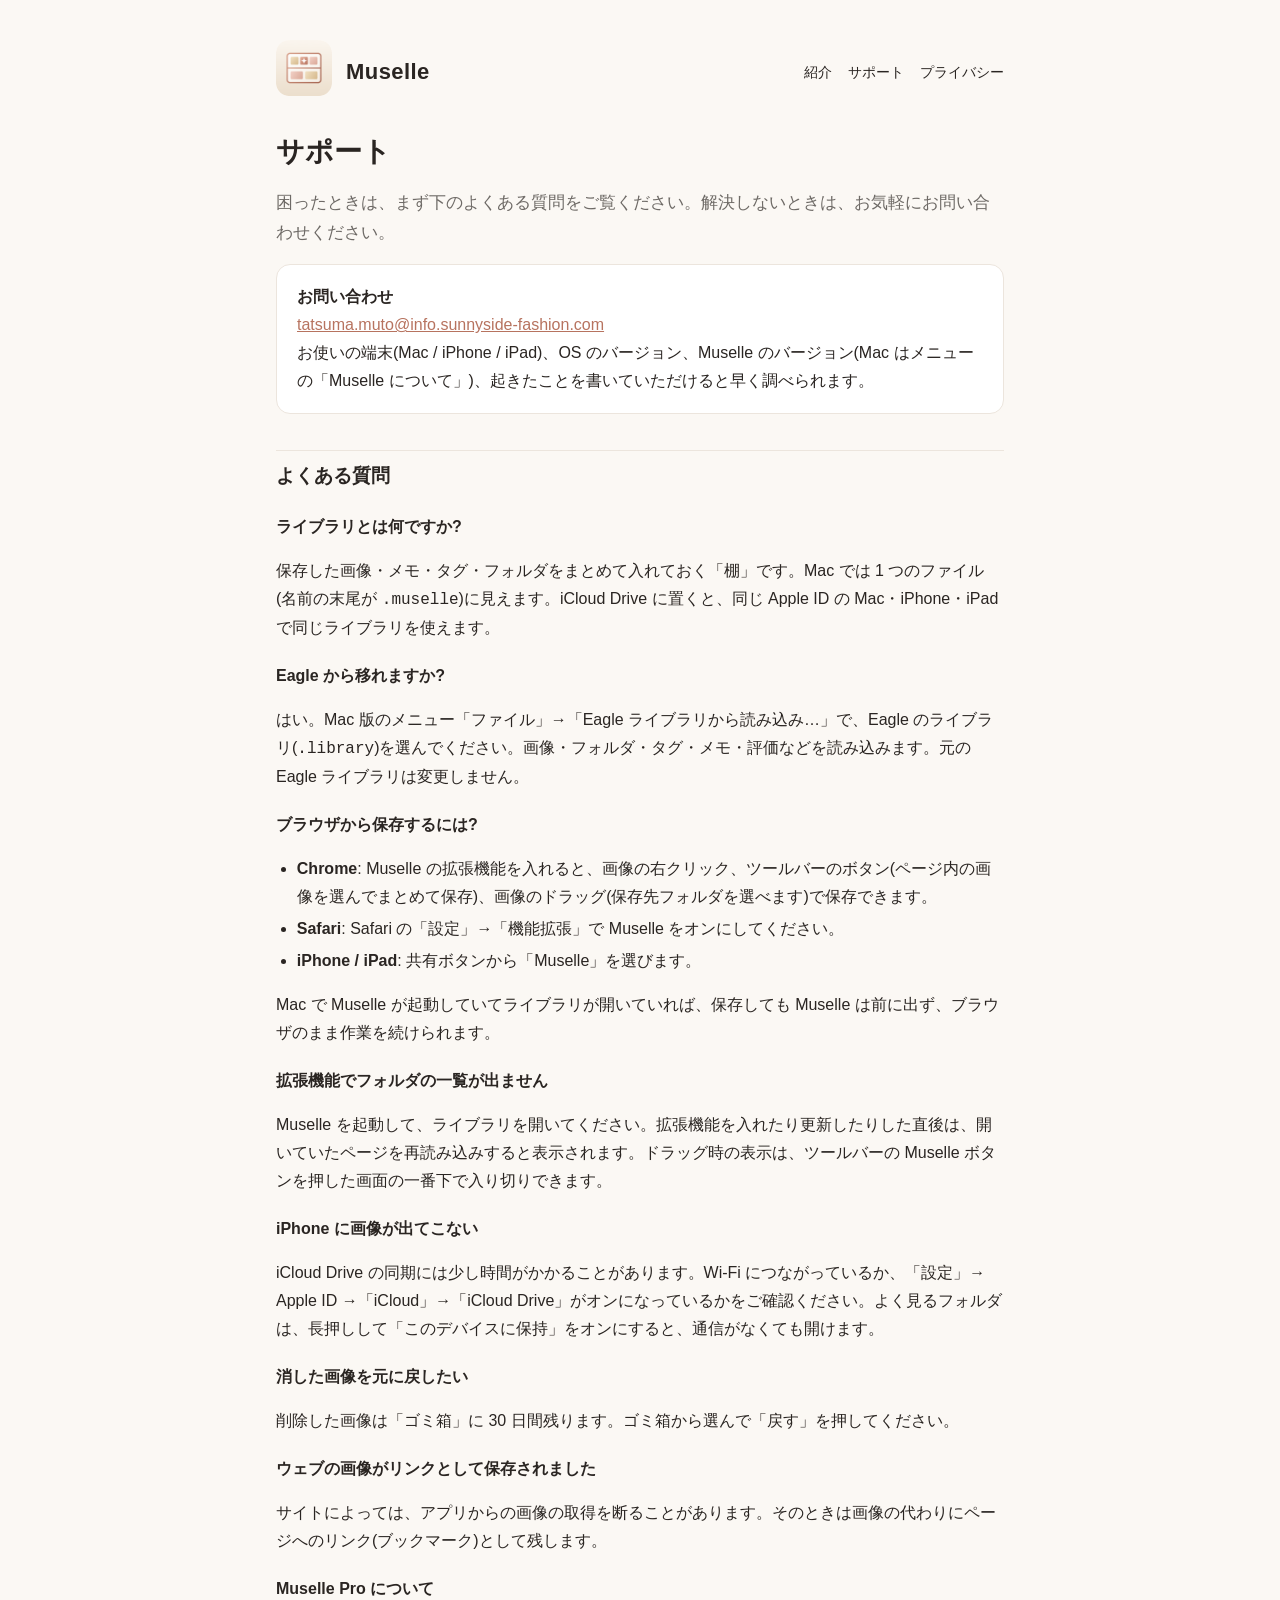
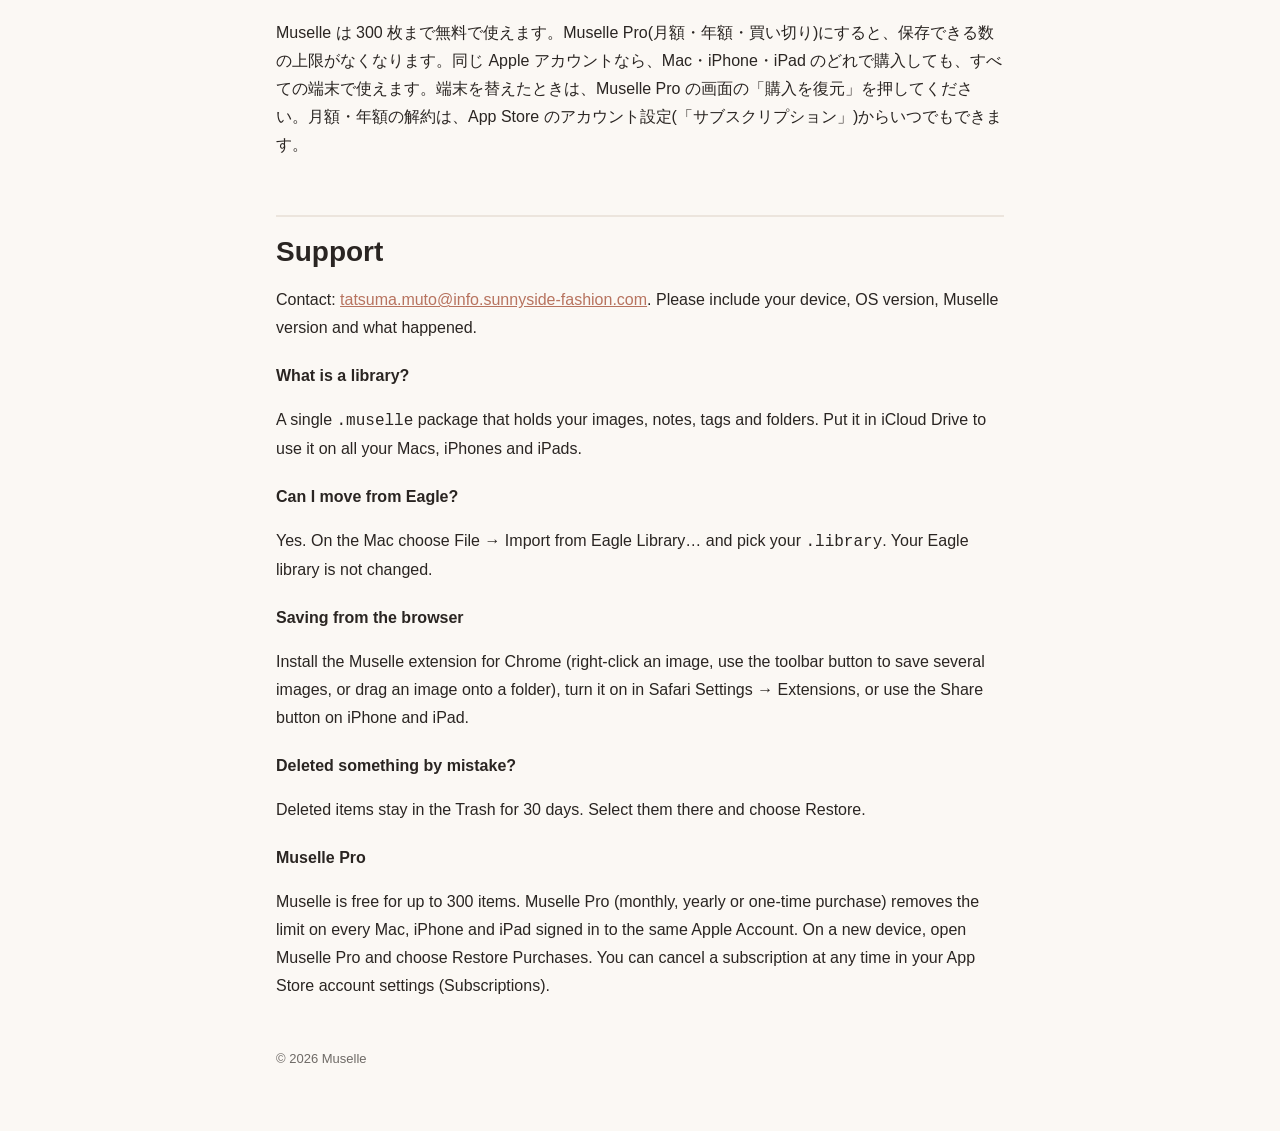
==== support.html @ ef07ff1e "Muselle site: intro, support, privacy Co-Authored-By: Claude Opus 5.5 <noreply@anthropic.com>" ====
<!doctype html>
<html lang="ja">
<head>
<meta charset="utf-8">
<meta name="viewport" content="width=device-width, initial-scale=1">
<title>サポート — Muselle</title>
<link rel="icon" href="icon.png">
<link rel="stylesheet" href="style.css">
</head>
<body>
<main>
  <header class="site">
    <a href="index.html"><img src="icon.png" alt=""></a>
    <a href="index.html" class="name">Muselle</a>
    <nav><a href="index.html">紹介</a><a href="support.html">サポート</a><a href="privacy.html">プライバシー</a></nav>
  </header>

  <h1>サポート</h1>
  <p class="lead">困ったときは、まず下のよくある質問をご覧ください。解決しないときは、お気軽にお問い合わせください。</p>

  <div class="card">
    <strong>お問い合わせ</strong><br>
    <a href="mailto:tatsuma.muto@info.sunnyside-fashion.com">tatsuma.muto@info.sunnyside-fashion.com</a><br>
    お使いの端末(Mac / iPhone / iPad)、OS のバージョン、Muselle のバージョン(Mac はメニューの「Muselle について」)、起きたことを書いていただけると早く調べられます。
  </div>

  <h2>よくある質問</h2>

  <h3>ライブラリとは何ですか?</h3>
  <p>保存した画像・メモ・タグ・フォルダをまとめて入れておく「棚」です。Mac では 1 つのファイル(名前の末尾が <code>.muselle</code>)に見えます。iCloud Drive に置くと、同じ Apple ID の Mac・iPhone・iPad で同じライブラリを使えます。</p>

  <h3>Eagle から移れますか?</h3>
  <p>はい。Mac 版のメニュー「ファイル」→「Eagle ライブラリから読み込み…」で、Eagle のライブラリ(<code>.library</code>)を選んでください。画像・フォルダ・タグ・メモ・評価などを読み込みます。元の Eagle ライブラリは変更しません。</p>

  <h3>ブラウザから保存するには?</h3>
  <ul>
    <li><strong>Chrome</strong>: Muselle の拡張機能を入れると、画像の右クリック、ツールバーのボタン(ページ内の画像を選んでまとめて保存)、画像のドラッグ(保存先フォルダを選べます)で保存できます。</li>
    <li><strong>Safari</strong>: Safari の「設定」→「機能拡張」で Muselle をオンにしてください。</li>
    <li><strong>iPhone / iPad</strong>: 共有ボタンから「Muselle」を選びます。</li>
  </ul>
  <p>Mac で Muselle が起動していてライブラリが開いていれば、保存しても Muselle は前に出ず、ブラウザのまま作業を続けられます。</p>

  <h3>拡張機能でフォルダの一覧が出ません</h3>
  <p>Muselle を起動して、ライブラリを開いてください。拡張機能を入れたり更新したりした直後は、開いていたページを再読み込みすると表示されます。ドラッグ時の表示は、ツールバーの Muselle ボタンを押した画面の一番下で入り切りできます。</p>

  <h3>iPhone に画像が出てこない</h3>
  <p>iCloud Drive の同期には少し時間がかかることがあります。Wi-Fi につながっているか、「設定」→ Apple ID →「iCloud」→「iCloud Drive」がオンになっているかをご確認ください。よく見るフォルダは、長押しして「このデバイスに保持」をオンにすると、通信がなくても開けます。</p>

  <h3>消した画像を元に戻したい</h3>
  <p>削除した画像は「ゴミ箱」に 30 日間残ります。ゴミ箱から選んで「戻す」を押してください。</p>

  <h3>ウェブの画像がリンクとして保存されました</h3>
  <p>サイトによっては、アプリからの画像の取得を断ることがあります。そのときは画像の代わりにページへのリンク(ブックマーク)として残します。</p>

  <h3>Muselle Pro について</h3>
  <p>Muselle は 300 枚まで無料で使えます。Muselle Pro(月額・年額・買い切り)にすると、保存できる数の上限がなくなります。同じ Apple アカウントなら、Mac・iPhone・iPad のどれで購入しても、すべての端末で使えます。端末を替えたときは、Muselle Pro の画面の「購入を復元」を押してください。月額・年額の解約は、App Store のアカウント設定(「サブスクリプション」)からいつでもできます。</p>

  <section class="lang" lang="en">
    <h1>Support</h1>
    <p>Contact: <a href="mailto:tatsuma.muto@info.sunnyside-fashion.com">tatsuma.muto@info.sunnyside-fashion.com</a>. Please include your device, OS version, Muselle version and what happened.</p>
    <h3>What is a library?</h3>
    <p>A single <code>.muselle</code> package that holds your images, notes, tags and folders. Put it in iCloud Drive to use it on all your Macs, iPhones and iPads.</p>
    <h3>Can I move from Eagle?</h3>
    <p>Yes. On the Mac choose File → Import from Eagle Library… and pick your <code>.library</code>. Your Eagle library is not changed.</p>
    <h3>Saving from the browser</h3>
    <p>Install the Muselle extension for Chrome (right-click an image, use the toolbar button to save several images, or drag an image onto a folder), turn it on in Safari Settings → Extensions, or use the Share button on iPhone and iPad.</p>
    <h3>Deleted something by mistake?</h3>
    <p>Deleted items stay in the Trash for 30 days. Select them there and choose Restore.</p>
    <h3>Muselle Pro</h3>
    <p>Muselle is free for up to 300 items. Muselle Pro (monthly, yearly or one-time purchase) removes the limit on every Mac, iPhone and iPad signed in to the same Apple Account. On a new device, open Muselle Pro and choose Restore Purchases. You can cancel a subscription at any time in your App Store account settings (Subscriptions).</p>
  </section>

  <footer>© 2026 Muselle</footer>
</main>
</body>
</html>
---- style.css ----
:root { --accent: #B7735F; --fg: #2a2522; --sub: #6e6a66; --bg: #fbf8f4; --card: #ffffff; --line: #ece5dd; }
@media (prefers-color-scheme: dark) {
  :root { --accent: #C3826D; --fg: #f2eee9; --sub: #a59f99; --bg: #1c1a19; --card: #262321; --line: #3a3532; }
}
* { box-sizing: border-box; }
body { margin: 0; background: var(--bg); color: var(--fg); font: 16px/1.75 -apple-system, BlinkMacSystemFont, "Hiragino Sans", "Noto Sans JP", sans-serif; }
main { max-width: 760px; margin: 0 auto; padding: 40px 16px 64px; }
header.site { display: flex; align-items: center; gap: 14px; margin-bottom: 28px; }
header.site img { width: 56px; height: 56px; border-radius: 13px; }
header.site a { color: inherit; text-decoration: none; }
header.site .name { font-size: 22px; font-weight: 700; letter-spacing: .02em; }
nav { margin-left: auto; display: flex; gap: 16px; font-size: 14px; }
nav a { color: var(--sub); text-decoration: none; }
nav a:hover, a { color: var(--accent); }
h1 { font-size: 28px; line-height: 1.35; margin: 8px 0 12px; }
h2 { font-size: 19px; margin: 36px 0 8px; padding-top: 8px; border-top: 1px solid var(--line); }
h3 { font-size: 16px; margin: 20px 0 4px; }
.lead { color: var(--sub); font-size: 17px; }
.card { background: var(--card); border: 1px solid var(--line); border-radius: 14px; padding: 18px 20px; margin: 16px 0; }
ul { padding-left: 1.3em; }
li { margin: 4px 0; }
.lang { margin-top: 56px; padding-top: 8px; border-top: 2px solid var(--line); }
footer { color: var(--sub); font-size: 13px; margin-top: 48px; }
.todo { background: #fff2c6; color: #5a4600; padding: 0 4px; border-radius: 4px; }
@media (max-width: 520px) { header.site { flex-wrap: wrap; } nav { margin-left: 0; width: 100%; } h1 { font-size: 24px; } }
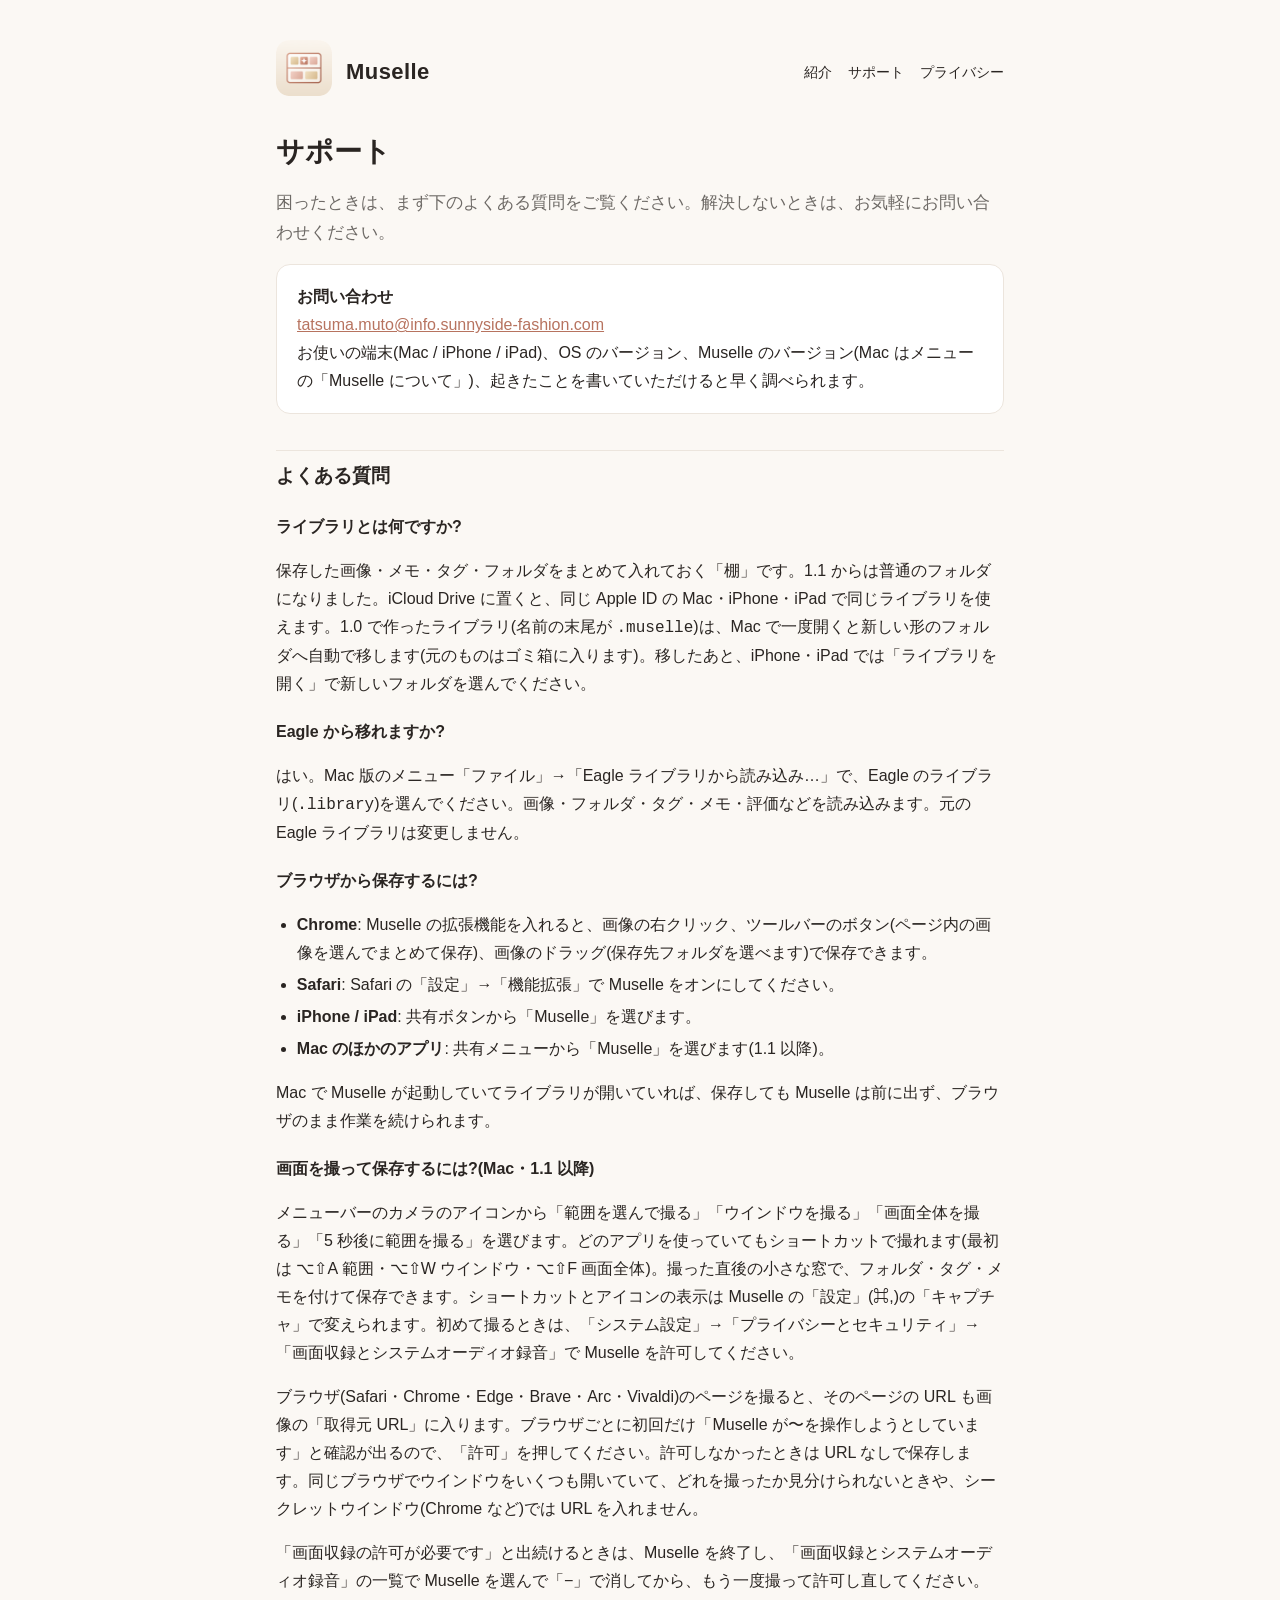
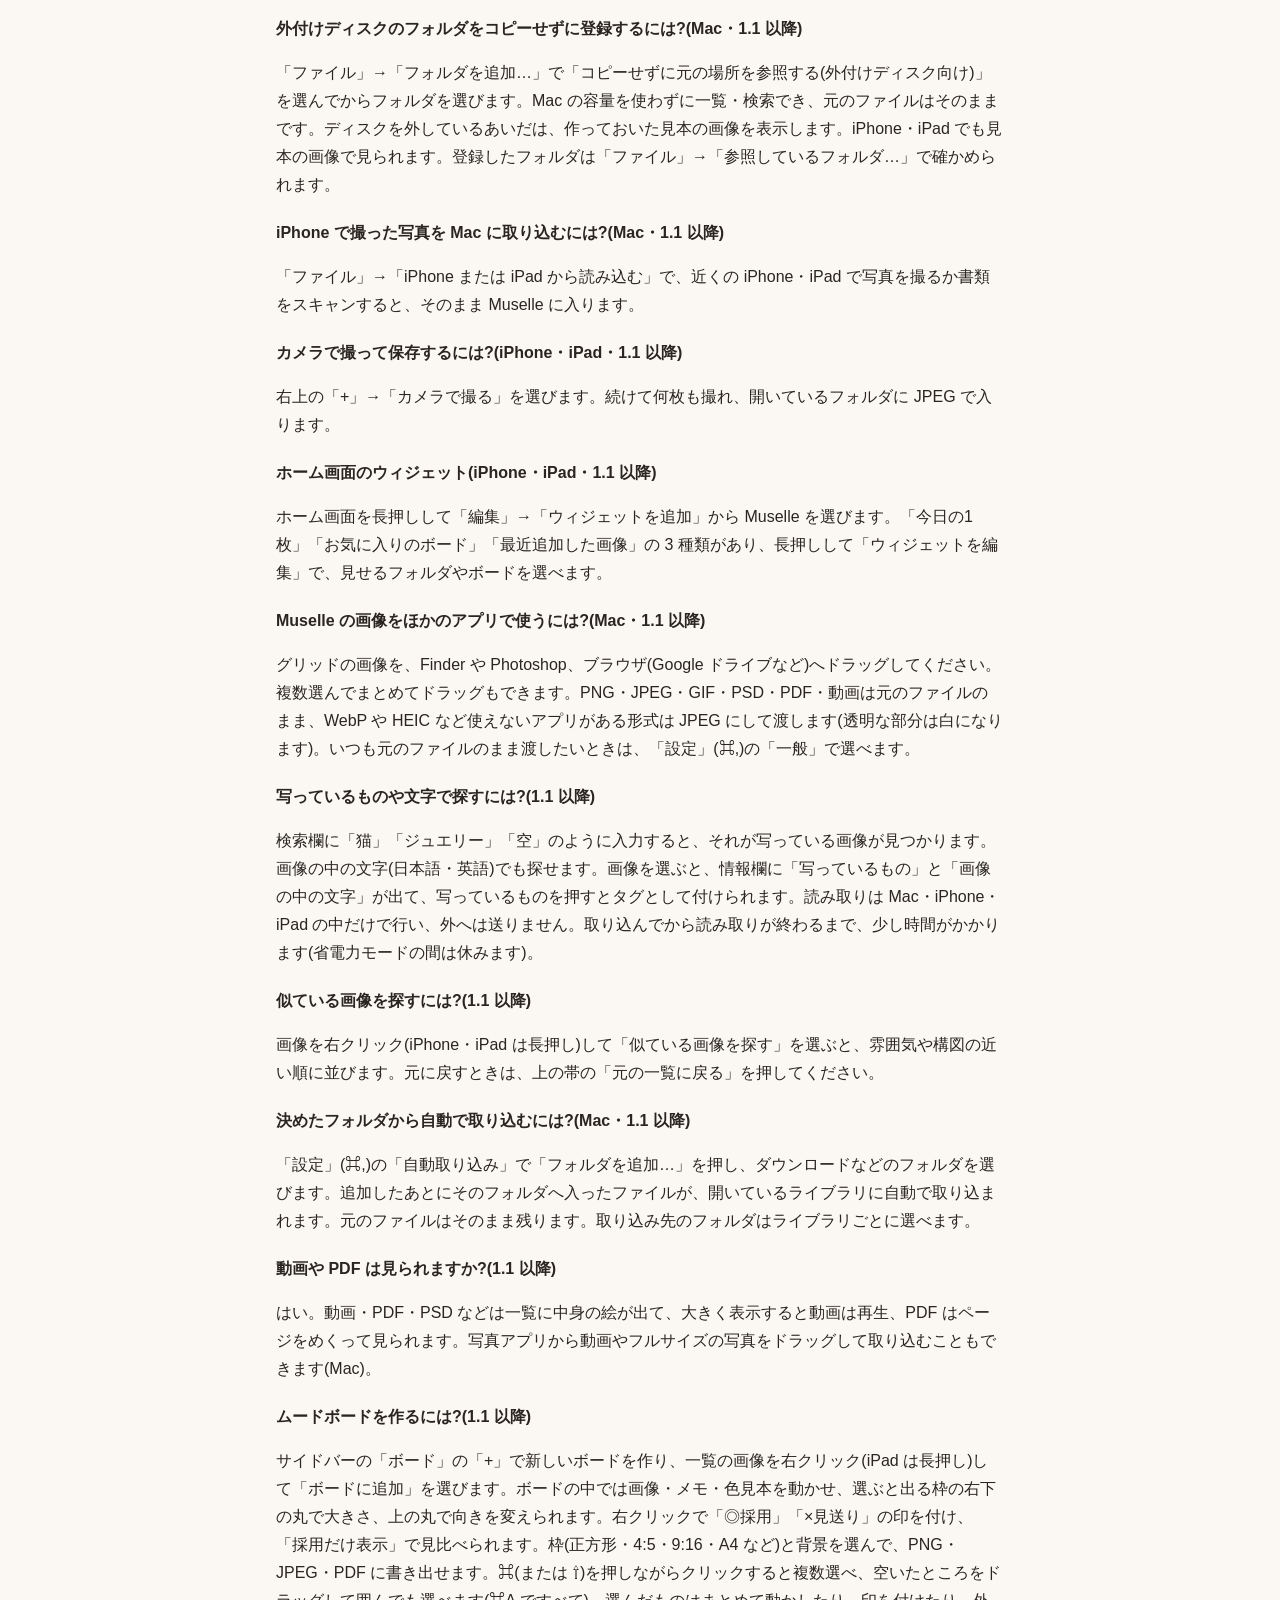
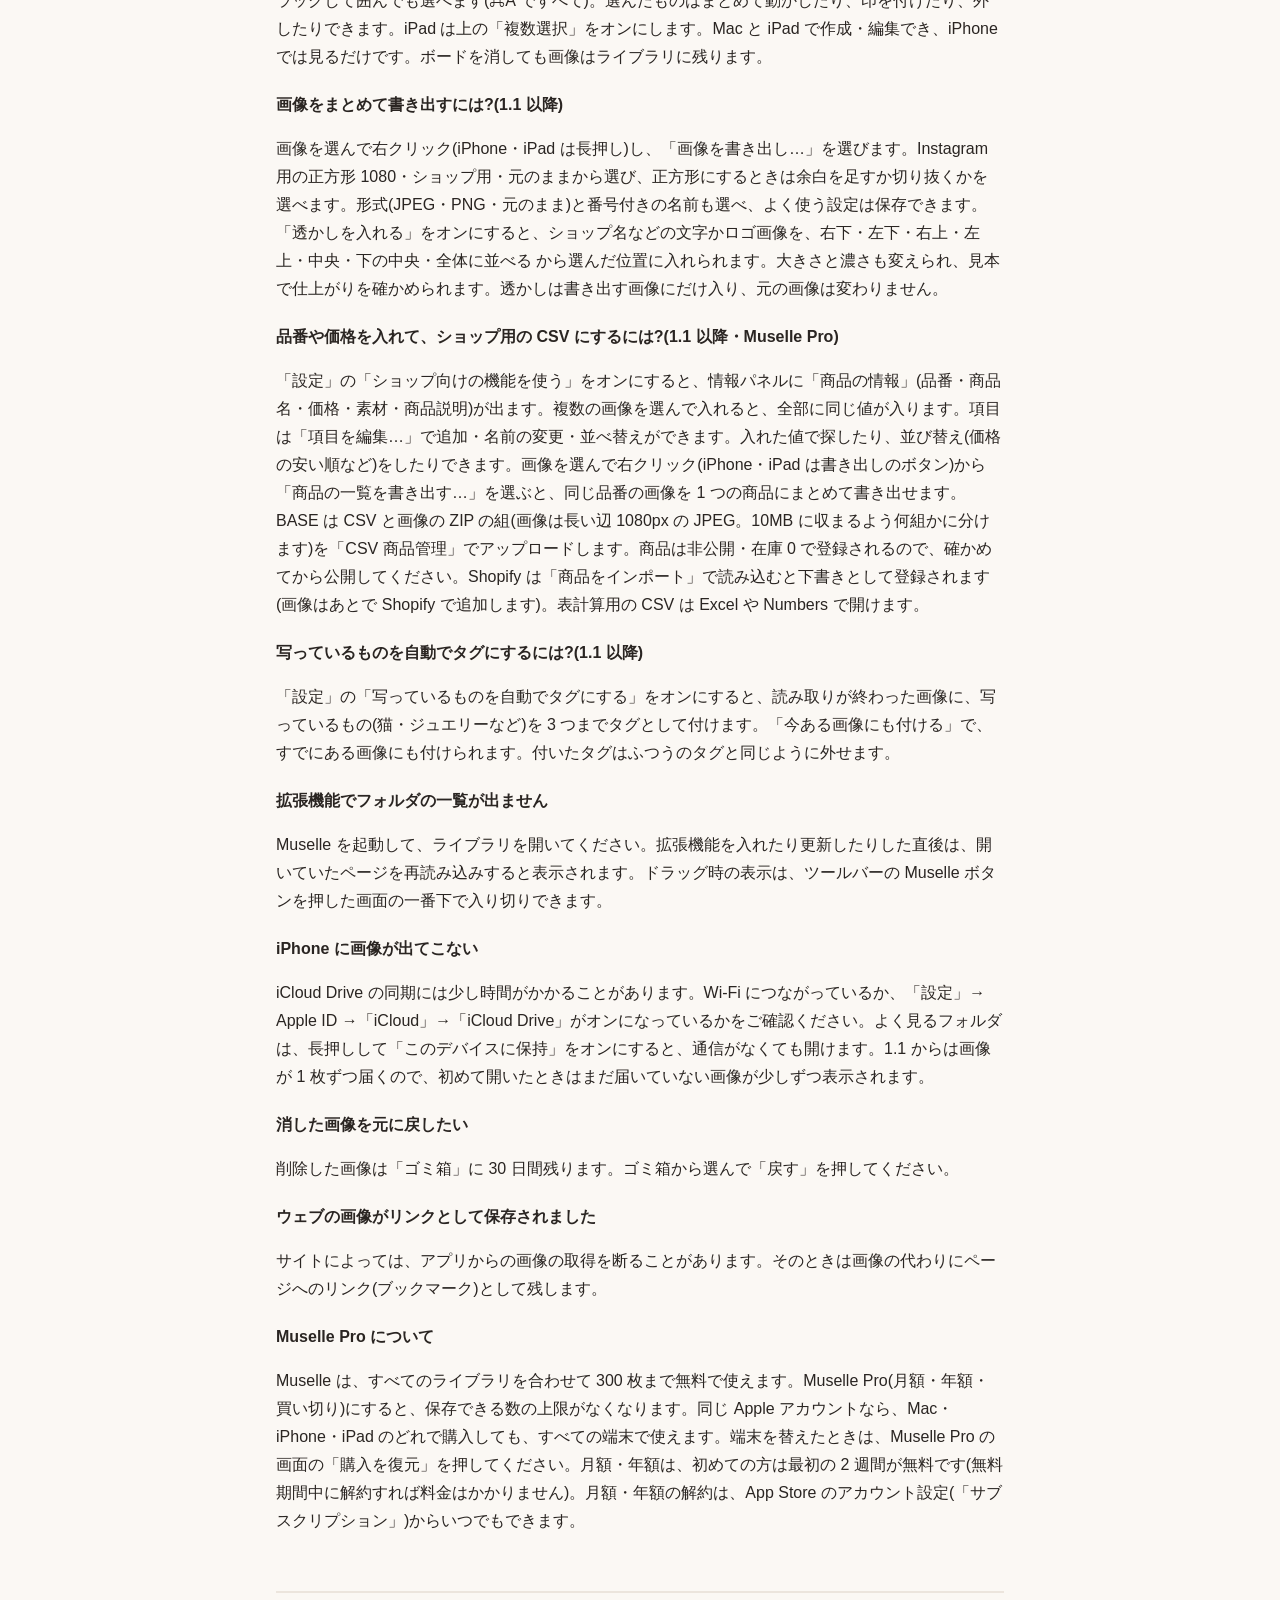
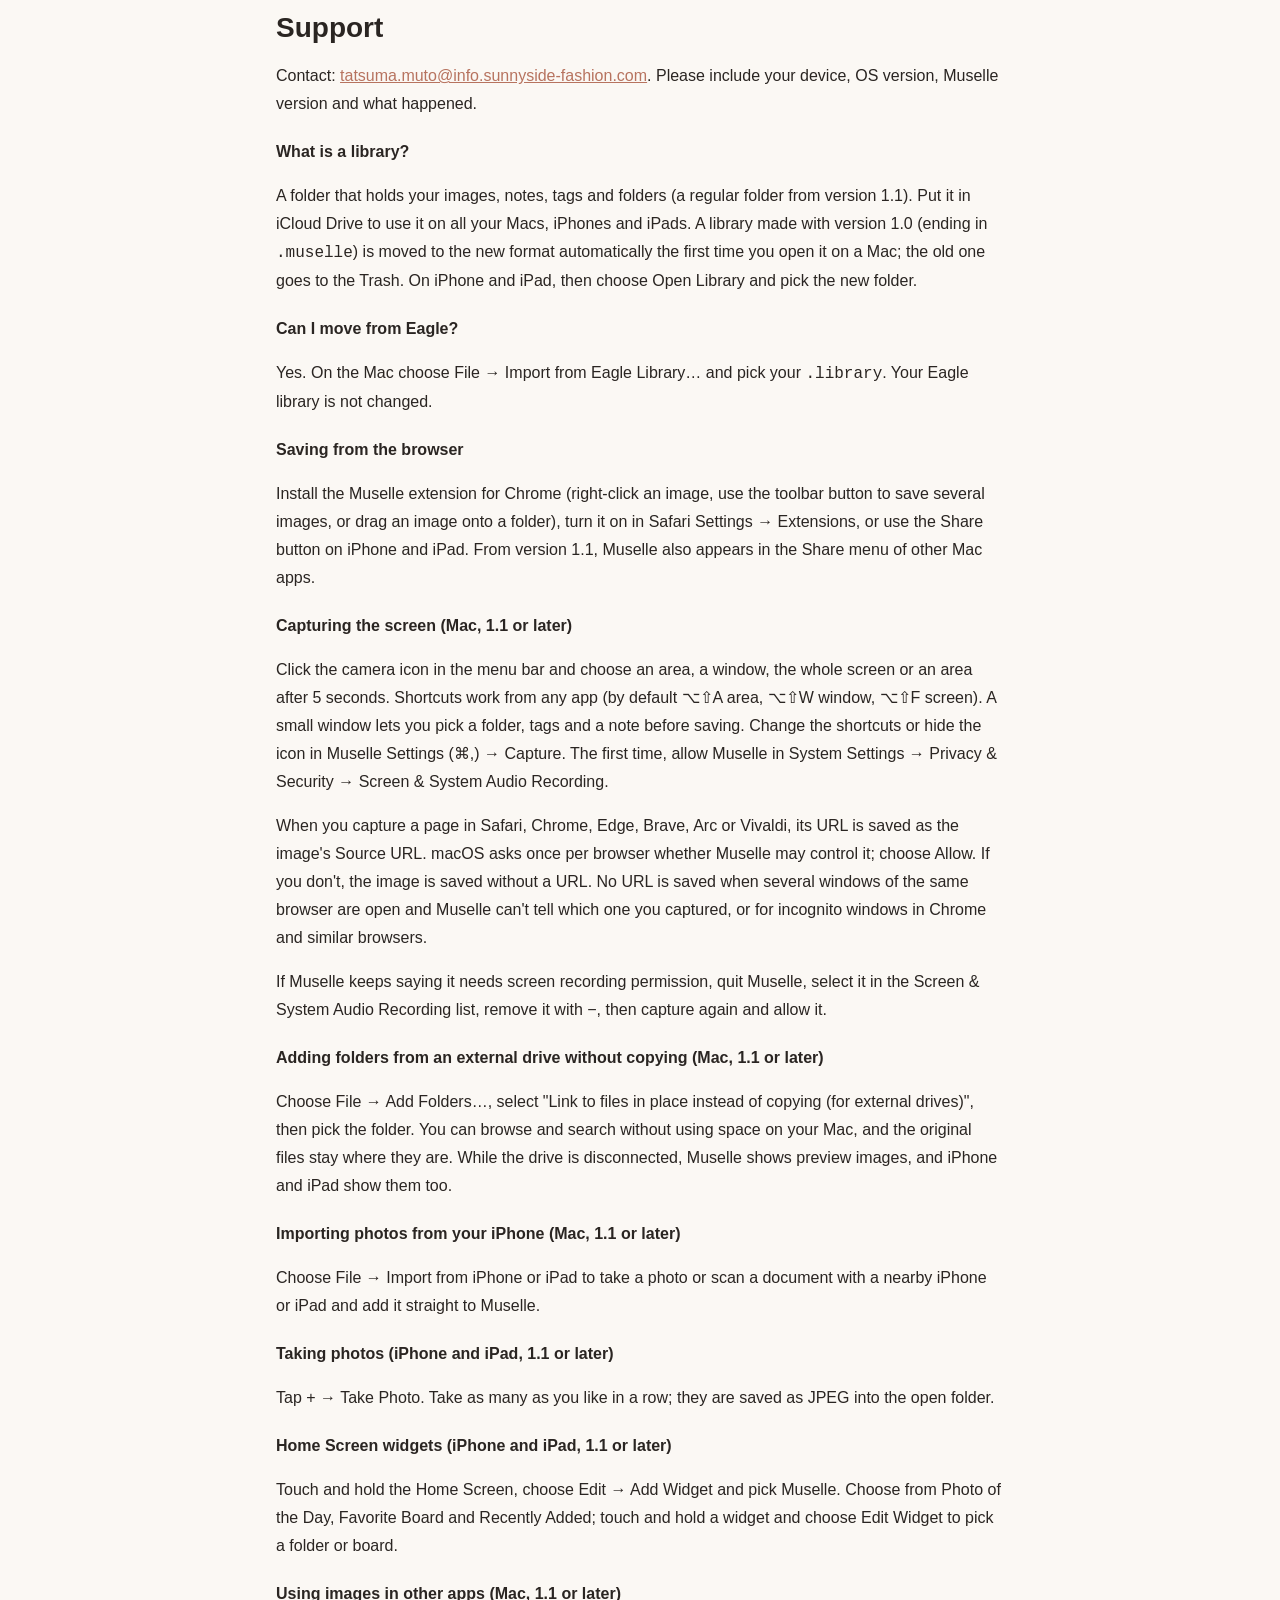
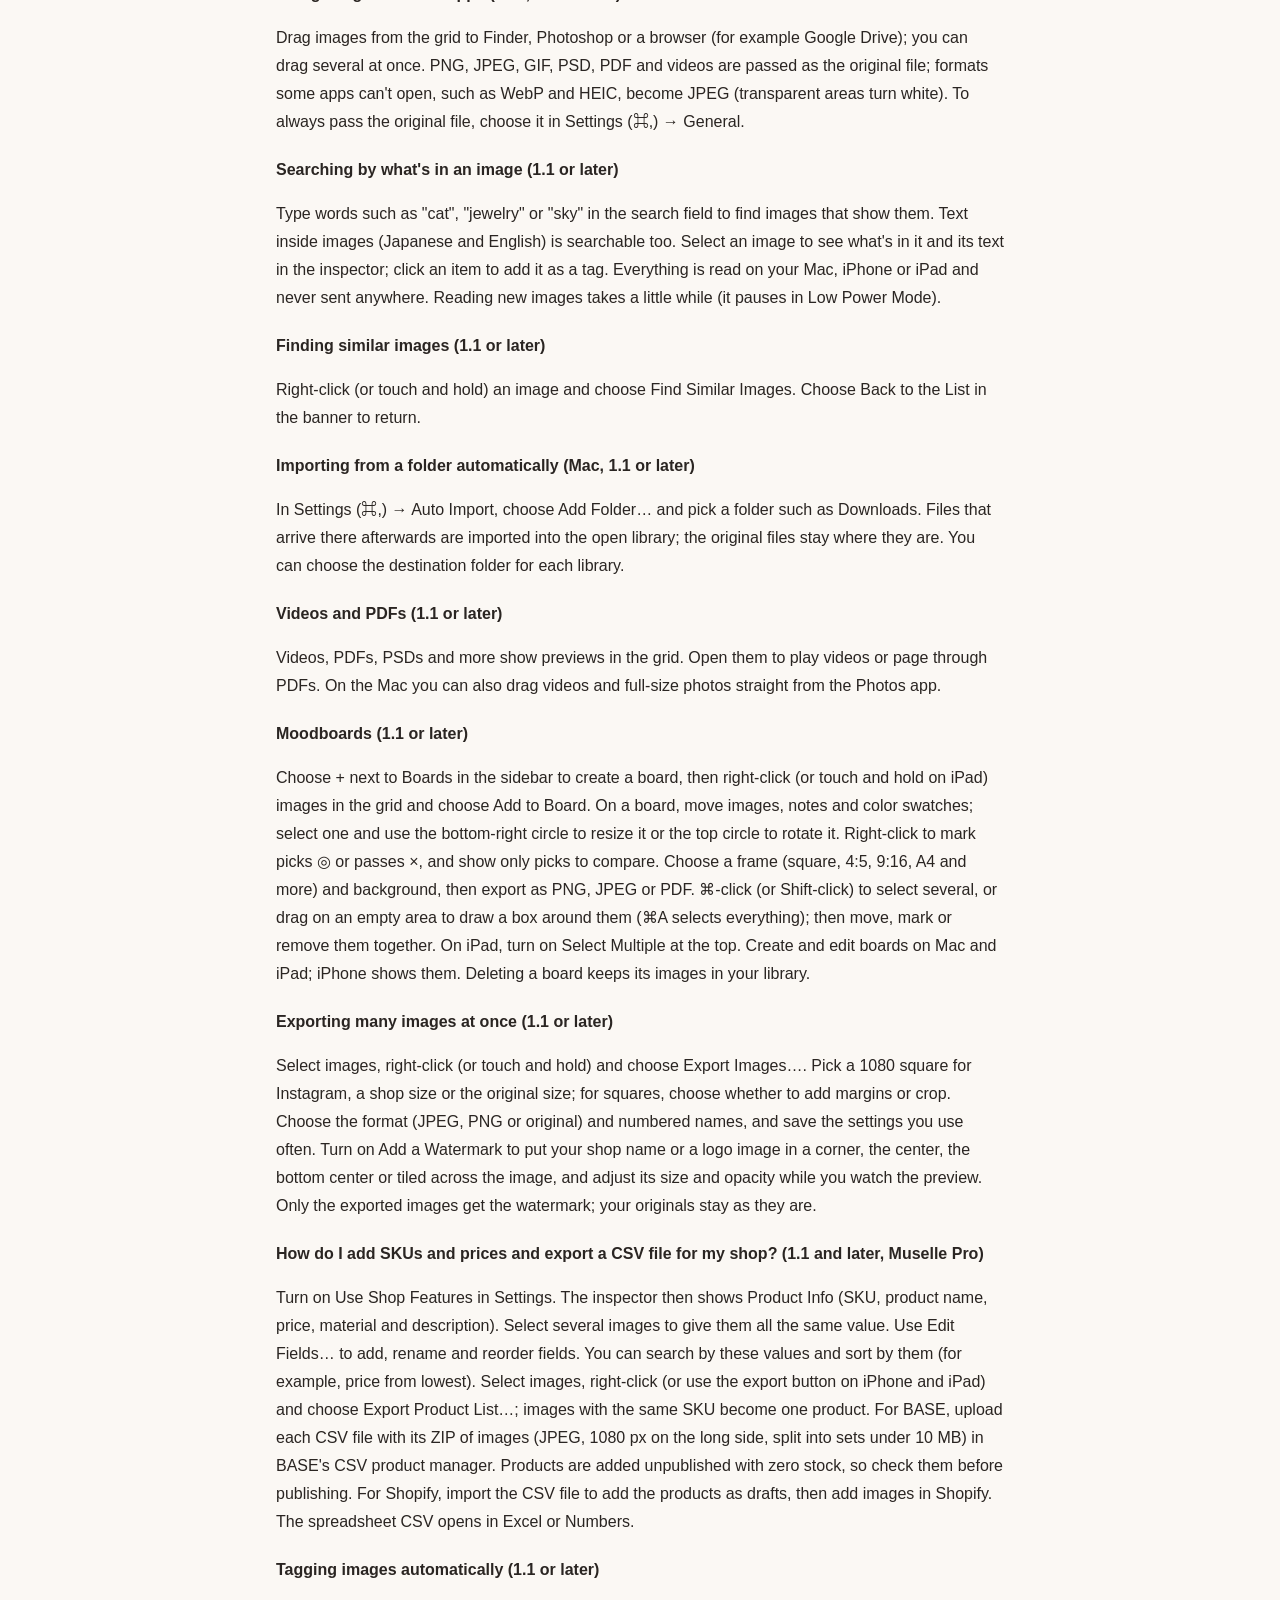
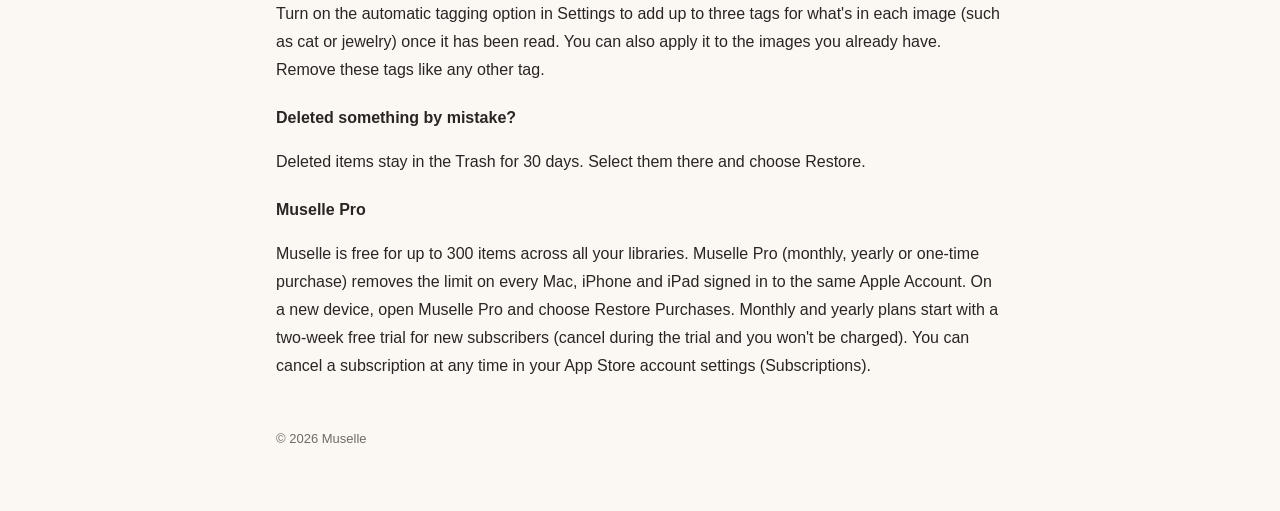
==== commit a61fc7fa: "Support page: Muselle 1.1 Co-Authored-By: Claude Opus 5.5 <noreply@anthropic.com>" ====
--- a/support.html
+++ b/support.html
@@ -27,7 +27,7 @@
   <h2>よくある質問</h2>
 
   <h3>ライブラリとは何ですか?</h3>
-  <p>保存した画像・メモ・タグ・フォルダをまとめて入れておく「棚」です。Mac では 1 つのファイル(名前の末尾が <code>.muselle</code>)に見えます。iCloud Drive に置くと、同じ Apple ID の Mac・iPhone・iPad で同じライブラリを使えます。</p>
+  <p>保存した画像・メモ・タグ・フォルダをまとめて入れておく「棚」です。1.1 からは普通のフォルダになりました。iCloud Drive に置くと、同じ Apple ID の Mac・iPhone・iPad で同じライブラリを使えます。1.0 で作ったライブラリ(名前の末尾が <code>.muselle</code>)は、Mac で一度開くと新しい形のフォルダへ自動で移します(元のものはゴミ箱に入ります)。移したあと、iPhone・iPad では「ライブラリを開く」で新しいフォルダを選んでください。</p>
 
   <h3>Eagle から移れますか?</h3>
   <p>はい。Mac 版のメニュー「ファイル」→「Eagle ライブラリから読み込み…」で、Eagle のライブラリ(<code>.library</code>)を選んでください。画像・フォルダ・タグ・メモ・評価などを読み込みます。元の Eagle ライブラリは変更しません。</p>
@@ -37,14 +37,60 @@
     <li><strong>Chrome</strong>: Muselle の拡張機能を入れると、画像の右クリック、ツールバーのボタン(ページ内の画像を選んでまとめて保存)、画像のドラッグ(保存先フォルダを選べます)で保存できます。</li>
     <li><strong>Safari</strong>: Safari の「設定」→「機能拡張」で Muselle をオンにしてください。</li>
     <li><strong>iPhone / iPad</strong>: 共有ボタンから「Muselle」を選びます。</li>
+    <li><strong>Mac のほかのアプリ</strong>: 共有メニューから「Muselle」を選びます(1.1 以降)。</li>
   </ul>
   <p>Mac で Muselle が起動していてライブラリが開いていれば、保存しても Muselle は前に出ず、ブラウザのまま作業を続けられます。</p>
+
+  <h3>画面を撮って保存するには?(Mac・1.1 以降)</h3>
+  <p>メニューバーのカメラのアイコンから「範囲を選んで撮る」「ウインドウを撮る」「画面全体を撮る」「5 秒後に範囲を撮る」を選びます。どのアプリを使っていてもショートカットで撮れます(最初は ⌥⇧A 範囲・⌥⇧W ウインドウ・⌥⇧F 画面全体)。撮った直後の小さな窓で、フォルダ・タグ・メモを付けて保存できます。ショートカットとアイコンの表示は Muselle の「設定」(⌘,)の「キャプチャ」で変えられます。初めて撮るときは、「システム設定」→「プライバシーとセキュリティ」→「画面収録とシステムオーディオ録音」で Muselle を許可してください。</p>
+  <p>ブラウザ(Safari・Chrome・Edge・Brave・Arc・Vivaldi)のページを撮ると、そのページの URL も画像の「取得元 URL」に入ります。ブラウザごとに初回だけ「Muselle が〜を操作しようとしています」と確認が出るので、「許可」を押してください。許可しなかったときは URL なしで保存します。同じブラウザでウインドウをいくつも開いていて、どれを撮ったか見分けられないときや、シークレットウインドウ(Chrome など)では URL を入れません。</p>
+  <p>「画面収録の許可が必要です」と出続けるときは、Muselle を終了し、「画面収録とシステムオーディオ録音」の一覧で Muselle を選んで「−」で消してから、もう一度撮って許可し直してください。</p>
+
+  <h3>外付けディスクのフォルダをコピーせずに登録するには?(Mac・1.1 以降)</h3>
+  <p>「ファイル」→「フォルダを追加…」で「コピーせずに元の場所を参照する(外付けディスク向け)」を選んでからフォルダを選びます。Mac の容量を使わずに一覧・検索でき、元のファイルはそのままです。ディスクを外しているあいだは、作っておいた見本の画像を表示します。iPhone・iPad でも見本の画像で見られます。登録したフォルダは「ファイル」→「参照しているフォルダ…」で確かめられます。</p>
+
+  <h3>iPhone で撮った写真を Mac に取り込むには?(Mac・1.1 以降)</h3>
+  <p>「ファイル」→「iPhone または iPad から読み込む」で、近くの iPhone・iPad で写真を撮るか書類をスキャンすると、そのまま Muselle に入ります。</p>
+
+  <h3>カメラで撮って保存するには?(iPhone・iPad・1.1 以降)</h3>
+  <p>右上の「+」→「カメラで撮る」を選びます。続けて何枚も撮れ、開いているフォルダに JPEG で入ります。</p>
+
+  <h3>ホーム画面のウィジェット(iPhone・iPad・1.1 以降)</h3>
+  <p>ホーム画面を長押しして「編集」→「ウィジェットを追加」から Muselle を選びます。「今日の1枚」「お気に入りのボード」「最近追加した画像」の 3 種類があり、長押しして「ウィジェットを編集」で、見せるフォルダやボードを選べます。</p>
+
+  <h3>Muselle の画像をほかのアプリで使うには?(Mac・1.1 以降)</h3>
+  <p>グリッドの画像を、Finder や Photoshop、ブラウザ(Google ドライブなど)へドラッグしてください。複数選んでまとめてドラッグもできます。PNG・JPEG・GIF・PSD・PDF・動画は元のファイルのまま、WebP や HEIC など使えないアプリがある形式は JPEG にして渡します(透明な部分は白になります)。いつも元のファイルのまま渡したいときは、「設定」(⌘,)の「一般」で選べます。</p>
+
+  <h3>写っているものや文字で探すには?(1.1 以降)</h3>
+  <p>検索欄に「猫」「ジュエリー」「空」のように入力すると、それが写っている画像が見つかります。画像の中の文字(日本語・英語)でも探せます。画像を選ぶと、情報欄に「写っているもの」と「画像の中の文字」が出て、写っているものを押すとタグとして付けられます。読み取りは Mac・iPhone・iPad の中だけで行い、外へは送りません。取り込んでから読み取りが終わるまで、少し時間がかかります(省電力モードの間は休みます)。</p>
+
+  <h3>似ている画像を探すには?(1.1 以降)</h3>
+  <p>画像を右クリック(iPhone・iPad は長押し)して「似ている画像を探す」を選ぶと、雰囲気や構図の近い順に並びます。元に戻すときは、上の帯の「元の一覧に戻る」を押してください。</p>
+
+  <h3>決めたフォルダから自動で取り込むには?(Mac・1.1 以降)</h3>
+  <p>「設定」(⌘,)の「自動取り込み」で「フォルダを追加…」を押し、ダウンロードなどのフォルダを選びます。追加したあとにそのフォルダへ入ったファイルが、開いているライブラリに自動で取り込まれます。元のファイルはそのまま残ります。取り込み先のフォルダはライブラリごとに選べます。</p>
+
+  <h3>動画や PDF は見られますか?(1.1 以降)</h3>
+  <p>はい。動画・PDF・PSD などは一覧に中身の絵が出て、大きく表示すると動画は再生、PDF はページをめくって見られます。写真アプリから動画やフルサイズの写真をドラッグして取り込むこともできます(Mac)。</p>
+
+  <h3>ムードボードを作るには?(1.1 以降)</h3>
+  <p>サイドバーの「ボード」の「+」で新しいボードを作り、一覧の画像を右クリック(iPad は長押し)して「ボードに追加」を選びます。ボードの中では画像・メモ・色見本を動かせ、選ぶと出る枠の右下の丸で大きさ、上の丸で向きを変えられます。右クリックで「◎採用」「×見送り」の印を付け、「採用だけ表示」で見比べられます。枠(正方形・4:5・9:16・A4 など)と背景を選んで、PNG・JPEG・PDF に書き出せます。⌘(または ⇧)を押しながらクリックすると複数選べ、空いたところをドラッグして囲んでも選べます(⌘A ですべて)。選んだものはまとめて動かしたり、印を付けたり、外したりできます。iPad は上の「複数選択」をオンにします。Mac と iPad で作成・編集でき、iPhone では見るだけです。ボードを消しても画像はライブラリに残ります。</p>
+
+
+  <h3>画像をまとめて書き出すには?(1.1 以降)</h3>
+  <p>画像を選んで右クリック(iPhone・iPad は長押し)し、「画像を書き出し…」を選びます。Instagram 用の正方形 1080・ショップ用・元のままから選び、正方形にするときは余白を足すか切り抜くかを選べます。形式(JPEG・PNG・元のまま)と番号付きの名前も選べ、よく使う設定は保存できます。「透かしを入れる」をオンにすると、ショップ名などの文字かロゴ画像を、右下・左下・右上・左上・中央・下の中央・全体に並べる から選んだ位置に入れられます。大きさと濃さも変えられ、見本で仕上がりを確かめられます。透かしは書き出す画像にだけ入り、元の画像は変わりません。</p>
+
+  <h3>品番や価格を入れて、ショップ用の CSV にするには?(1.1 以降・Muselle Pro)</h3>
+  <p>「設定」の「ショップ向けの機能を使う」をオンにすると、情報パネルに「商品の情報」(品番・商品名・価格・素材・商品説明)が出ます。複数の画像を選んで入れると、全部に同じ値が入ります。項目は「項目を編集…」で追加・名前の変更・並べ替えができます。入れた値で探したり、並び替え(価格の安い順など)をしたりできます。画像を選んで右クリック(iPhone・iPad は書き出しのボタン)から「商品の一覧を書き出す…」を選ぶと、同じ品番の画像を 1 つの商品にまとめて書き出せます。BASE は CSV と画像の ZIP の組(画像は長い辺 1080px の JPEG。10MB に収まるよう何組かに分けます)を「CSV 商品管理」でアップロードします。商品は非公開・在庫 0 で登録されるので、確かめてから公開してください。Shopify は「商品をインポート」で読み込むと下書きとして登録されます(画像はあとで Shopify で追加します)。表計算用の CSV は Excel や Numbers で開けます。</p>
+
+  <h3>写っているものを自動でタグにするには?(1.1 以降)</h3>
+  <p>「設定」の「写っているものを自動でタグにする」をオンにすると、読み取りが終わった画像に、写っているもの(猫・ジュエリーなど)を 3 つまでタグとして付けます。「今ある画像にも付ける」で、すでにある画像にも付けられます。付いたタグはふつうのタグと同じように外せます。</p>
 
   <h3>拡張機能でフォルダの一覧が出ません</h3>
   <p>Muselle を起動して、ライブラリを開いてください。拡張機能を入れたり更新したりした直後は、開いていたページを再読み込みすると表示されます。ドラッグ時の表示は、ツールバーの Muselle ボタンを押した画面の一番下で入り切りできます。</p>
 
   <h3>iPhone に画像が出てこない</h3>
-  <p>iCloud Drive の同期には少し時間がかかることがあります。Wi-Fi につながっているか、「設定」→ Apple ID →「iCloud」→「iCloud Drive」がオンになっているかをご確認ください。よく見るフォルダは、長押しして「このデバイスに保持」をオンにすると、通信がなくても開けます。</p>
+  <p>iCloud Drive の同期には少し時間がかかることがあります。Wi-Fi につながっているか、「設定」→ Apple ID →「iCloud」→「iCloud Drive」がオンになっているかをご確認ください。よく見るフォルダは、長押しして「このデバイスに保持」をオンにすると、通信がなくても開けます。1.1 からは画像が 1 枚ずつ届くので、初めて開いたときはまだ届いていない画像が少しずつ表示されます。</p>
 
   <h3>消した画像を元に戻したい</h3>
   <p>削除した画像は「ゴミ箱」に 30 日間残ります。ゴミ箱から選んで「戻す」を押してください。</p>
@@ -53,21 +99,52 @@
   <p>サイトによっては、アプリからの画像の取得を断ることがあります。そのときは画像の代わりにページへのリンク(ブックマーク)として残します。</p>
 
   <h3>Muselle Pro について</h3>
-  <p>Muselle は 300 枚まで無料で使えます。Muselle Pro(月額・年額・買い切り)にすると、保存できる数の上限がなくなります。同じ Apple アカウントなら、Mac・iPhone・iPad のどれで購入しても、すべての端末で使えます。端末を替えたときは、Muselle Pro の画面の「購入を復元」を押してください。月額・年額の解約は、App Store のアカウント設定(「サブスクリプション」)からいつでもできます。</p>
+  <p>Muselle は、すべてのライブラリを合わせて 300 枚まで無料で使えます。Muselle Pro(月額・年額・買い切り)にすると、保存できる数の上限がなくなります。同じ Apple アカウントなら、Mac・iPhone・iPad のどれで購入しても、すべての端末で使えます。端末を替えたときは、Muselle Pro の画面の「購入を復元」を押してください。月額・年額は、初めての方は最初の 2 週間が無料です(無料期間中に解約すれば料金はかかりません)。月額・年額の解約は、App Store のアカウント設定(「サブスクリプション」)からいつでもできます。</p>
 
   <section class="lang" lang="en">
     <h1>Support</h1>
     <p>Contact: <a href="mailto:tatsuma.muto@info.sunnyside-fashion.com">tatsuma.muto@info.sunnyside-fashion.com</a>. Please include your device, OS version, Muselle version and what happened.</p>
     <h3>What is a library?</h3>
-    <p>A single <code>.muselle</code> package that holds your images, notes, tags and folders. Put it in iCloud Drive to use it on all your Macs, iPhones and iPads.</p>
+    <p>A folder that holds your images, notes, tags and folders (a regular folder from version 1.1). Put it in iCloud Drive to use it on all your Macs, iPhones and iPads. A library made with version 1.0 (ending in <code>.muselle</code>) is moved to the new format automatically the first time you open it on a Mac; the old one goes to the Trash. On iPhone and iPad, then choose Open Library and pick the new folder.</p>
     <h3>Can I move from Eagle?</h3>
     <p>Yes. On the Mac choose File → Import from Eagle Library… and pick your <code>.library</code>. Your Eagle library is not changed.</p>
     <h3>Saving from the browser</h3>
-    <p>Install the Muselle extension for Chrome (right-click an image, use the toolbar button to save several images, or drag an image onto a folder), turn it on in Safari Settings → Extensions, or use the Share button on iPhone and iPad.</p>
+    <p>Install the Muselle extension for Chrome (right-click an image, use the toolbar button to save several images, or drag an image onto a folder), turn it on in Safari Settings → Extensions, or use the Share button on iPhone and iPad. From version 1.1, Muselle also appears in the Share menu of other Mac apps.</p>
+    <h3>Capturing the screen (Mac, 1.1 or later)</h3>
+    <p>Click the camera icon in the menu bar and choose an area, a window, the whole screen or an area after 5 seconds. Shortcuts work from any app (by default ⌥⇧A area, ⌥⇧W window, ⌥⇧F screen). A small window lets you pick a folder, tags and a note before saving. Change the shortcuts or hide the icon in Muselle Settings (⌘,) → Capture. The first time, allow Muselle in System Settings → Privacy &amp; Security → Screen &amp; System Audio Recording.</p>
+    <p>When you capture a page in Safari, Chrome, Edge, Brave, Arc or Vivaldi, its URL is saved as the image's Source URL. macOS asks once per browser whether Muselle may control it; choose Allow. If you don't, the image is saved without a URL. No URL is saved when several windows of the same browser are open and Muselle can't tell which one you captured, or for incognito windows in Chrome and similar browsers.</p>
+    <p>If Muselle keeps saying it needs screen recording permission, quit Muselle, select it in the Screen &amp; System Audio Recording list, remove it with −, then capture again and allow it.</p>
+    <h3>Adding folders from an external drive without copying (Mac, 1.1 or later)</h3>
+    <p>Choose File → Add Folders…, select "Link to files in place instead of copying (for external drives)", then pick the folder. You can browse and search without using space on your Mac, and the original files stay where they are. While the drive is disconnected, Muselle shows preview images, and iPhone and iPad show them too.</p>
+    <h3>Importing photos from your iPhone (Mac, 1.1 or later)</h3>
+    <p>Choose File → Import from iPhone or iPad to take a photo or scan a document with a nearby iPhone or iPad and add it straight to Muselle.</p>
+    <h3>Taking photos (iPhone and iPad, 1.1 or later)</h3>
+    <p>Tap + → Take Photo. Take as many as you like in a row; they are saved as JPEG into the open folder.</p>
+    <h3>Home Screen widgets (iPhone and iPad, 1.1 or later)</h3>
+    <p>Touch and hold the Home Screen, choose Edit → Add Widget and pick Muselle. Choose from Photo of the Day, Favorite Board and Recently Added; touch and hold a widget and choose Edit Widget to pick a folder or board.</p>
+    <h3>Using images in other apps (Mac, 1.1 or later)</h3>
+    <p>Drag images from the grid to Finder, Photoshop or a browser (for example Google Drive); you can drag several at once. PNG, JPEG, GIF, PSD, PDF and videos are passed as the original file; formats some apps can't open, such as WebP and HEIC, become JPEG (transparent areas turn white). To always pass the original file, choose it in Settings (⌘,) → General.</p>
+    <h3>Searching by what's in an image (1.1 or later)</h3>
+    <p>Type words such as "cat", "jewelry" or "sky" in the search field to find images that show them. Text inside images (Japanese and English) is searchable too. Select an image to see what's in it and its text in the inspector; click an item to add it as a tag. Everything is read on your Mac, iPhone or iPad and never sent anywhere. Reading new images takes a little while (it pauses in Low Power Mode).</p>
+    <h3>Finding similar images (1.1 or later)</h3>
+    <p>Right-click (or touch and hold) an image and choose Find Similar Images. Choose Back to the List in the banner to return.</p>
+    <h3>Importing from a folder automatically (Mac, 1.1 or later)</h3>
+    <p>In Settings (⌘,) → Auto Import, choose Add Folder… and pick a folder such as Downloads. Files that arrive there afterwards are imported into the open library; the original files stay where they are. You can choose the destination folder for each library.</p>
+    <h3>Videos and PDFs (1.1 or later)</h3>
+    <p>Videos, PDFs, PSDs and more show previews in the grid. Open them to play videos or page through PDFs. On the Mac you can also drag videos and full-size photos straight from the Photos app.</p>
+    <h3>Moodboards (1.1 or later)</h3>
+    <p>Choose + next to Boards in the sidebar to create a board, then right-click (or touch and hold on iPad) images in the grid and choose Add to Board. On a board, move images, notes and color swatches; select one and use the bottom-right circle to resize it or the top circle to rotate it. Right-click to mark picks ◎ or passes ×, and show only picks to compare. Choose a frame (square, 4:5, 9:16, A4 and more) and background, then export as PNG, JPEG or PDF. ⌘-click (or Shift-click) to select several, or drag on an empty area to draw a box around them (⌘A selects everything); then move, mark or remove them together. On iPad, turn on Select Multiple at the top. Create and edit boards on Mac and iPad; iPhone shows them. Deleting a board keeps its images in your library.</p>
+    <h3>Exporting many images at once (1.1 or later)</h3>
+    <p>Select images, right-click (or touch and hold) and choose Export Images…. Pick a 1080 square for Instagram, a shop size or the original size; for squares, choose whether to add margins or crop. Choose the format (JPEG, PNG or original) and numbered names, and save the settings you use often. Turn on Add a Watermark to put your shop name or a logo image in a corner, the center, the bottom center or tiled across the image, and adjust its size and opacity while you watch the preview. Only the exported images get the watermark; your originals stay as they are.</p>
+
+    <h3>How do I add SKUs and prices and export a CSV file for my shop? (1.1 and later, Muselle Pro)</h3>
+    <p>Turn on Use Shop Features in Settings. The inspector then shows Product Info (SKU, product name, price, material and description). Select several images to give them all the same value. Use Edit Fields… to add, rename and reorder fields. You can search by these values and sort by them (for example, price from lowest). Select images, right-click (or use the export button on iPhone and iPad) and choose Export Product List…; images with the same SKU become one product. For BASE, upload each CSV file with its ZIP of images (JPEG, 1080 px on the long side, split into sets under 10 MB) in BASE's CSV product manager. Products are added unpublished with zero stock, so check them before publishing. For Shopify, import the CSV file to add the products as drafts, then add images in Shopify. The spreadsheet CSV opens in Excel or Numbers.</p>
+    <h3>Tagging images automatically (1.1 or later)</h3>
+    <p>Turn on the automatic tagging option in Settings to add up to three tags for what's in each image (such as cat or jewelry) once it has been read. You can also apply it to the images you already have. Remove these tags like any other tag.</p>
     <h3>Deleted something by mistake?</h3>
     <p>Deleted items stay in the Trash for 30 days. Select them there and choose Restore.</p>
     <h3>Muselle Pro</h3>
-    <p>Muselle is free for up to 300 items. Muselle Pro (monthly, yearly or one-time purchase) removes the limit on every Mac, iPhone and iPad signed in to the same Apple Account. On a new device, open Muselle Pro and choose Restore Purchases. You can cancel a subscription at any time in your App Store account settings (Subscriptions).</p>
+    <p>Muselle is free for up to 300 items across all your libraries. Muselle Pro (monthly, yearly or one-time purchase) removes the limit on every Mac, iPhone and iPad signed in to the same Apple Account. On a new device, open Muselle Pro and choose Restore Purchases. Monthly and yearly plans start with a two-week free trial for new subscribers (cancel during the trial and you won't be charged). You can cancel a subscription at any time in your App Store account settings (Subscriptions).</p>
   </section>
 
   <footer>© 2026 Muselle</footer>
